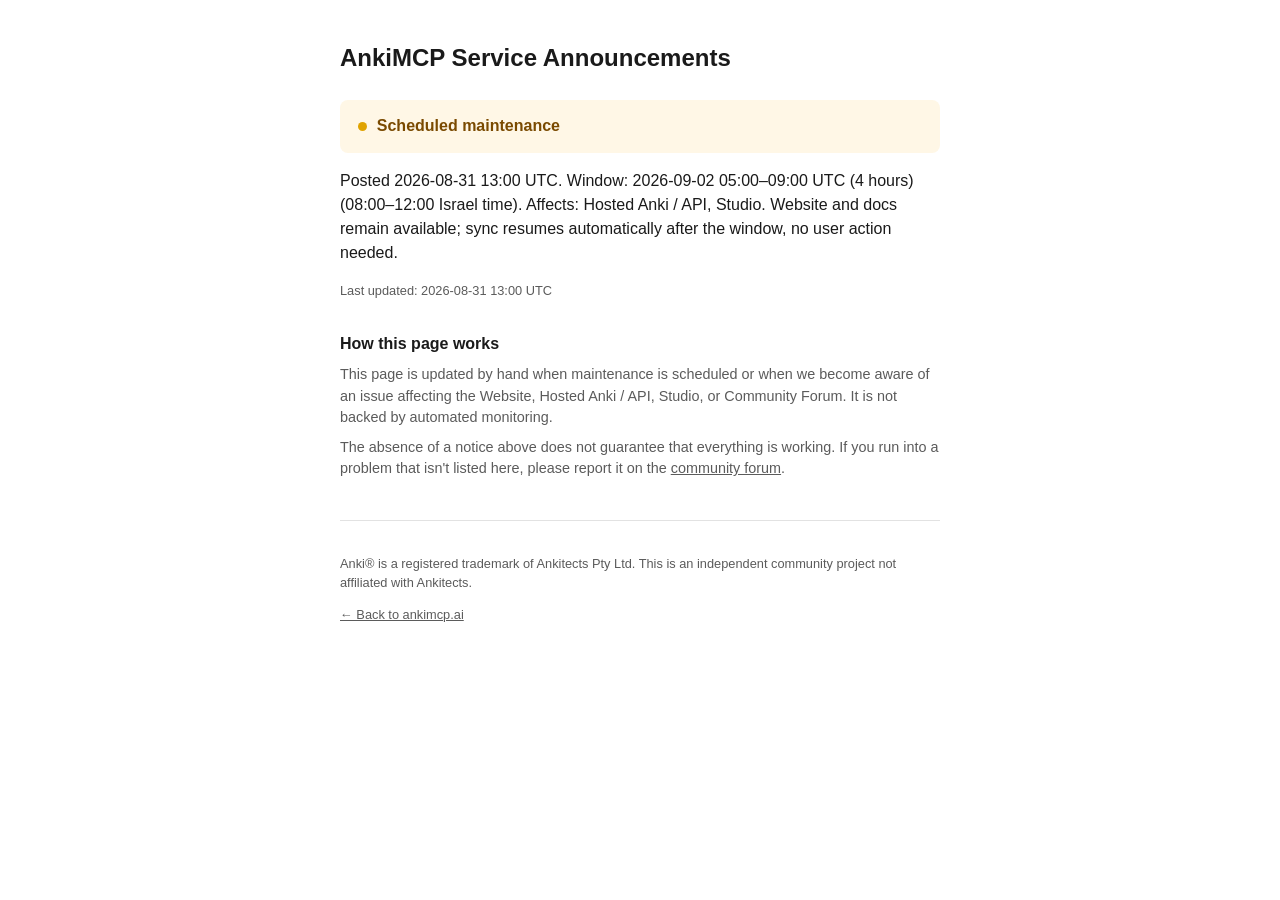
==== status/index.html @ 1ea0240c "status: announce maintenance window 2026-09-02 05:00-09:00 UTC Co-Authored-By: Claude Fable 5 <norep" ====
<!doctype html>
<html lang="en">
<head>
<meta charset="utf-8">
<meta name="viewport" content="width=device-width, initial-scale=1">
<title>AnkiMCP Service Announcements</title>
<meta name="robots" content="noindex">
<style>
  :root {
    color-scheme: light dark;
    --bg: #ffffff;
    --fg: #1a1a1a;
    --muted: #5b5b5b;
    --border: #e2e2e2;
    --ok-bg: #e6f6ec;
    --ok-fg: #14532d;
    --ok-dot: #22a55a;
    --warn-bg: #fff7e6;
    --warn-fg: #7a4a00;
    --warn-dot: #e0a300;
    --bad-bg: #fdecec;
    --bad-fg: #7a1c1c;
    --bad-dot: #d64545;
  }
  @media (prefers-color-scheme: dark) {
    :root {
      --bg: #14161a;
      --fg: #f0f0f0;
      --muted: #a0a0a0;
      --border: #2a2d33;
      --ok-bg: #103c22;
      --ok-fg: #8ce0ac;
      --warn-bg: #3d2f06;
      --warn-fg: #ffd580;
      --bad-bg: #3d1414;
      --bad-fg: #ff9a9a;
    }
  }
  * { box-sizing: border-box; }
  body {
    margin: 0;
    background: var(--bg);
    color: var(--fg);
    font-family: -apple-system, BlinkMacSystemFont, "Segoe UI", Roboto, Helvetica, Arial, sans-serif;
    line-height: 1.5;
  }
  main {
    max-width: 640px;
    margin: 0 auto;
    padding: 2.5rem 1.25rem 3rem;
  }
  h1 {
    font-size: 1.5rem;
    margin: 0 0 1.5rem;
  }
  h2 {
    font-size: 1rem;
    margin: 2rem 0 0.5rem;
  }
  .notice {
    display: flex;
    align-items: center;
    gap: 0.6rem;
    padding: 0.9rem 1.1rem;
    border-radius: 8px;
    font-weight: 600;
    background: var(--ok-bg);
    color: var(--ok-fg);
  }
  .notice .dot {
    width: 0.6rem;
    height: 0.6rem;
    border-radius: 50%;
    background: var(--ok-dot);
    flex-shrink: 0;
  }
  .last-updated {
    margin: 0.6rem 0 0;
    font-size: 0.8rem;
    color: var(--muted);
  }
  .how-it-works {
    font-size: 0.9rem;
    color: var(--muted);
  }
  .how-it-works p { margin: 0.5rem 0; }
  .how-it-works a { color: inherit; }
  footer {
    margin-top: 2.5rem;
    padding-top: 1.25rem;
    border-top: 1px solid var(--border);
    font-size: 0.8rem;
    color: var(--muted);
  }
  footer a { color: inherit; }
</style>
</head>
<body>
<main>
  <h1>AnkiMCP Service Announcements</h1>

  <!-- ===================== EDIT HERE ===================== -->
  <!--
    Swap the notice block below when there's something to announce, then
    restore the default "no maintenance announced" block once resolved.
    Only one notice block should be live (uncommented) at a time. Always
    update the "Last updated" timestamp below when you edit this block.

    Components to reference: Website, Hosted Anki / API, Studio,
    Community Forum.

    Template — scheduled maintenance:
    <div class="notice" style="background:var(--warn-bg);color:var(--warn-fg)">
      <span class="dot" style="background:var(--warn-dot)"></span>
      Scheduled maintenance
    </div>
    <p>
      Posted 2026-09-01 14:00 UTC. Window: 2026-09-03 02:00–03:00 UTC
      (~1 hour). Affects: Hosted Anki / API. The website and Studio are
      unaffected; Hosted Anki sync may be briefly unavailable — avoid
      starting large imports during the window.
    </p>

    Template — incident:
    <div class="notice" style="background:var(--bad-bg);color:var(--bad-fg)">
      <span class="dot" style="background:var(--bad-dot)"></span>
      Investigating an incident
    </div>
    <p>
      Posted 2026-09-03 02:14 UTC. Last update: 2026-09-03 02:40 UTC.
      Affects: Hosted Anki / API. Sync requests began failing
      intermittently around 02:10 UTC; we're investigating the cause.
      Next update expected by 2026-09-03 03:15 UTC.
    </p>
    <p>
      Resolved variant — append once fixed:
      Resolved 2026-09-03 03:05 UTC. Sync requests are processing
      normally again; root cause was &lt;summary&gt;.
    </p>
  -->
  <div class="notice" style="background:var(--warn-bg);color:var(--warn-fg)">
    <span class="dot" style="background:var(--warn-dot)"></span>
    Scheduled maintenance
  </div>
  <p>
    Posted 2026-08-31 13:00 UTC. Window: 2026-09-02 05:00–09:00 UTC
    (4 hours) (08:00–12:00 Israel time). Affects: Hosted Anki / API,
    Studio. Website and docs remain available; sync resumes
    automatically after the window, no user action needed.
  </p>
  <p class="last-updated">Last updated: 2026-08-31 13:00 UTC</p>
  <!-- ===================== END EDIT HERE ===================== -->

  <h2>How this page works</h2>
  <div class="how-it-works">
    <p>
      This page is updated by hand when maintenance is scheduled or when
      we become aware of an issue affecting the Website, Hosted Anki /
      API, Studio, or Community Forum. It is not backed by automated
      monitoring.
    </p>
    <p>
      The absence of a notice above does not guarantee that everything is
      working. If you run into a problem that isn't listed here, please
      report it on the <a href="https://forum.ankimcp.ai">community
      forum</a>.
    </p>
  </div>

  <footer>
    <p>Anki® is a registered trademark of Ankitects Pty Ltd. This is an independent community project not affiliated with Ankitects.</p>
    <p><a href="https://ankimcp.ai">&larr; Back to ankimcp.ai</a></p>
  </footer>
</main>
</body>
</html>
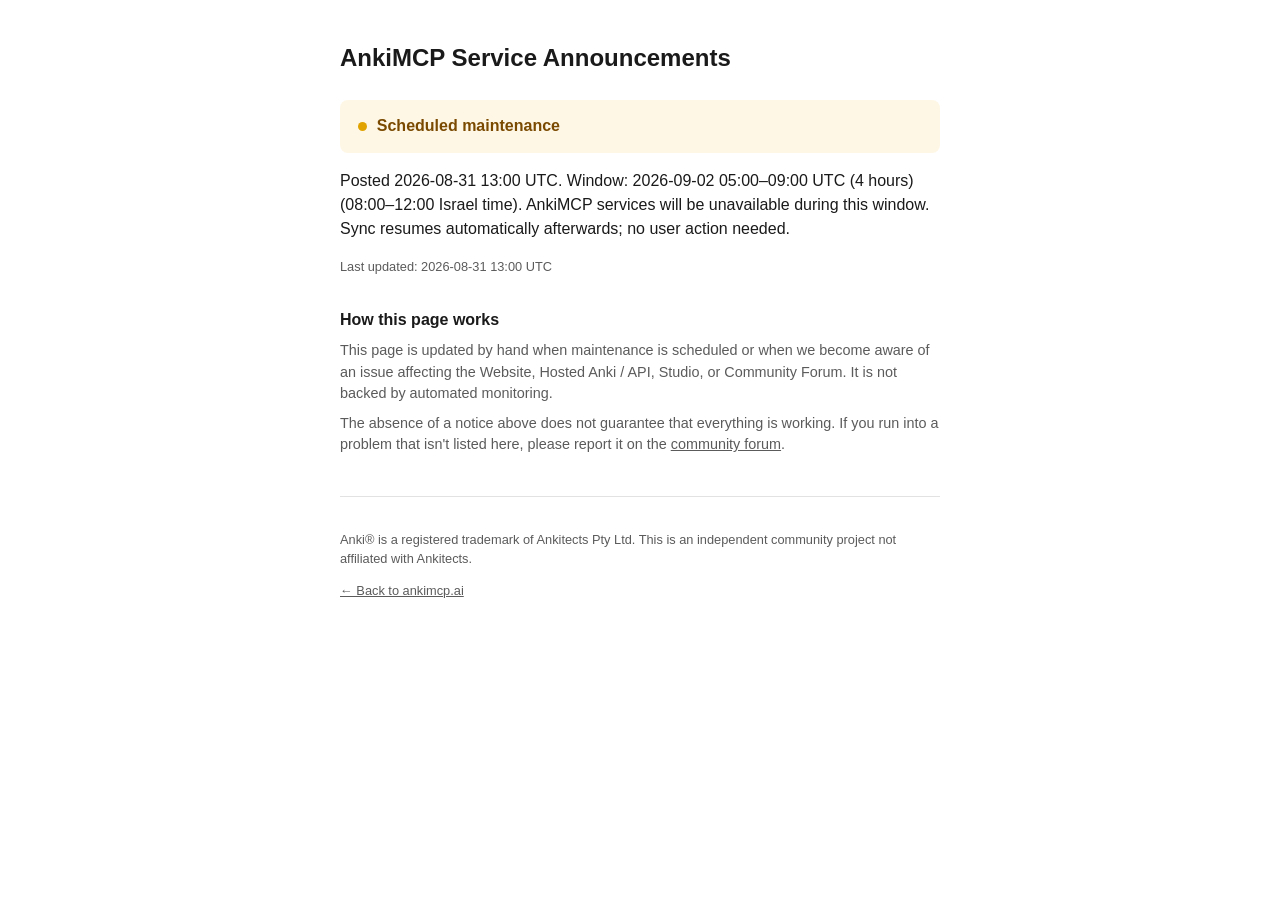
==== commit 8c9e96c1: "status: maintenance affects all services, drop component list Co-Authored-By: Claude Fable 5 <norepl" ====
--- a/status/index.html
+++ b/status/index.html
@@ -144,9 +144,9 @@
   </div>
   <p>
     Posted 2026-08-31 13:00 UTC. Window: 2026-09-02 05:00–09:00 UTC
-    (4 hours) (08:00–12:00 Israel time). Affects: Hosted Anki / API,
-    Studio. Website and docs remain available; sync resumes
-    automatically after the window, no user action needed.
+    (4 hours) (08:00–12:00 Israel time). AnkiMCP services will be
+    unavailable during this window. Sync resumes automatically
+    afterwards; no user action needed.
   </p>
   <p class="last-updated">Last updated: 2026-08-31 13:00 UTC</p>
   <!-- ===================== END EDIT HERE ===================== -->
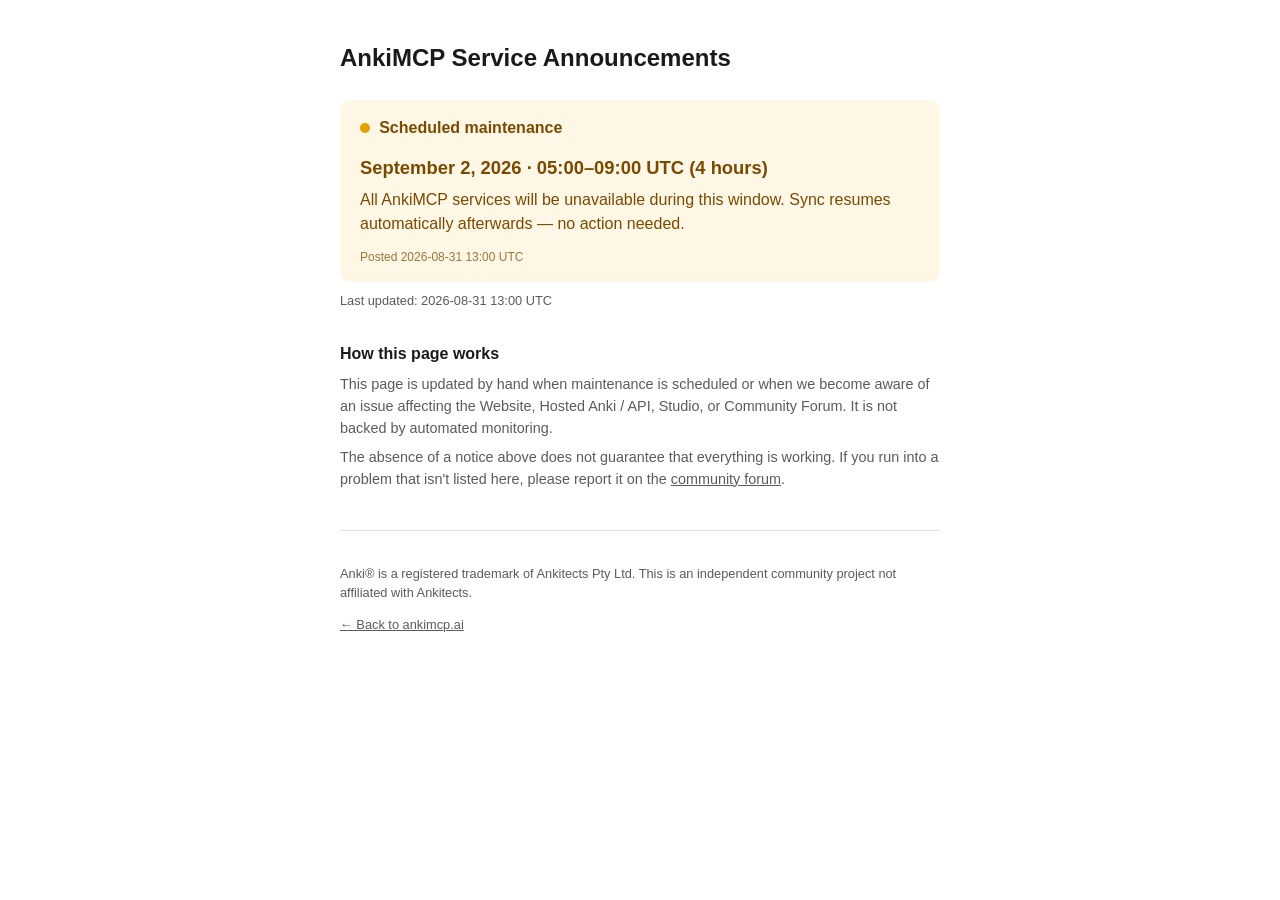
==== commit cc0db905: "status: maintenance notice — all services, UTC-only, card layout Co-Authored-By: Claude Fable 5 <nor" ====
--- a/status/index.html
+++ b/status/index.html
@@ -57,22 +57,36 @@
     font-size: 1rem;
     margin: 2rem 0 0.5rem;
   }
-  .notice {
+  .notice-card {
+    padding: 1rem 1.25rem;
+    border-radius: 10px;
+  }
+  .notice-title {
     display: flex;
     align-items: center;
     gap: 0.6rem;
-    padding: 0.9rem 1.1rem;
-    border-radius: 8px;
-    font-weight: 600;
-    background: var(--ok-bg);
-    color: var(--ok-fg);
-  }
-  .notice .dot {
+    margin: 0;
+    font-weight: 700;
+  }
+  .notice-title .dot {
     width: 0.6rem;
     height: 0.6rem;
     border-radius: 50%;
-    background: var(--ok-dot);
     flex-shrink: 0;
+  }
+  .notice-window {
+    margin: 0.85rem 0 0.4rem;
+    font-size: 1.15rem;
+    font-weight: 700;
+  }
+  .notice-body {
+    margin: 0 0 0.75rem;
+    font-weight: 400;
+  }
+  .notice-posted {
+    margin: 0;
+    font-size: 0.75rem;
+    opacity: 0.75;
   }
   .last-updated {
     margin: 0.6rem 0 0;
@@ -101,53 +115,66 @@
 
   <!-- ===================== EDIT HERE ===================== -->
   <!--
-    Swap the notice block below when there's something to announce, then
-    restore the default "no maintenance announced" block once resolved.
-    Only one notice block should be live (uncommented) at a time. Always
-    update the "Last updated" timestamp below when you edit this block.
+    Swap the notice card below when there's something to announce, then
+    restore a calm default (e.g. a short "no maintenance announced" card
+    using the ok palette) once resolved. Only one notice card should be
+    live (uncommented) at a time. Always update the "Last updated"
+    timestamp below when you edit this block.
+
+    Timestamps: UTC only, always written as "YYYY-MM-DD HH:MM UTC" —
+    no local time zones or location names anywhere on this page.
 
     Components to reference: Website, Hosted Anki / API, Studio,
     Community Forum.
 
     Template — scheduled maintenance:
-    <div class="notice" style="background:var(--warn-bg);color:var(--warn-fg)">
+    <div class="notice-card" style="background:var(--warn-bg);color:var(--warn-fg)">
+      <p class="notice-title">
+        <span class="dot" style="background:var(--warn-dot)"></span>
+        Scheduled maintenance
+      </p>
+      <p class="notice-window">September 3, 2026 · 02:00–03:00 UTC (~1 hour)</p>
+      <p class="notice-body">
+        Hosted Anki / API will be unavailable during this window. Sync
+        resumes automatically afterwards — no action needed.
+      </p>
+      <p class="notice-posted">Posted 2026-09-01 14:00 UTC</p>
+    </div>
+
+    Template — incident:
+    <div class="notice-card" style="background:var(--bad-bg);color:var(--bad-fg)">
+      <p class="notice-title">
+        <span class="dot" style="background:var(--bad-dot)"></span>
+        Investigating an incident
+      </p>
+      <p class="notice-window">Hosted Anki / API — sync failures</p>
+      <p class="notice-body">
+        Sync requests began failing intermittently around 02:10 UTC;
+        we're investigating the cause. Next update expected by
+        2026-09-03 03:15 UTC.
+      </p>
+      <p class="notice-posted">Posted 2026-09-03 02:14 UTC · Last update 2026-09-03 02:40 UTC</p>
+    </div>
+
+    Resolved variant — once fixed, replace the body and posted lines:
+      <p class="notice-body">
+        Resolved — sync requests are processing normally again; root
+        cause was &lt;summary&gt;.
+      </p>
+      <p class="notice-posted">Posted 2026-09-03 02:14 UTC · Resolved 2026-09-03 03:05 UTC</p>
+  -->
+  <div class="notice-card" style="background:var(--warn-bg);color:var(--warn-fg)">
+    <p class="notice-title">
       <span class="dot" style="background:var(--warn-dot)"></span>
       Scheduled maintenance
-    </div>
-    <p>
-      Posted 2026-09-01 14:00 UTC. Window: 2026-09-03 02:00–03:00 UTC
-      (~1 hour). Affects: Hosted Anki / API. The website and Studio are
-      unaffected; Hosted Anki sync may be briefly unavailable — avoid
-      starting large imports during the window.
-    </p>
-
-    Template — incident:
-    <div class="notice" style="background:var(--bad-bg);color:var(--bad-fg)">
-      <span class="dot" style="background:var(--bad-dot)"></span>
-      Investigating an incident
-    </div>
-    <p>
-      Posted 2026-09-03 02:14 UTC. Last update: 2026-09-03 02:40 UTC.
-      Affects: Hosted Anki / API. Sync requests began failing
-      intermittently around 02:10 UTC; we're investigating the cause.
-      Next update expected by 2026-09-03 03:15 UTC.
-    </p>
-    <p>
-      Resolved variant — append once fixed:
-      Resolved 2026-09-03 03:05 UTC. Sync requests are processing
-      normally again; root cause was &lt;summary&gt;.
-    </p>
-  -->
-  <div class="notice" style="background:var(--warn-bg);color:var(--warn-fg)">
-    <span class="dot" style="background:var(--warn-dot)"></span>
-    Scheduled maintenance
+    </p>
+    <p class="notice-window">September 2, 2026 · 05:00–09:00 UTC (4 hours)</p>
+    <p class="notice-body">
+      All AnkiMCP services will be unavailable during this window. Sync
+      resumes automatically afterwards — no action needed.
+    </p>
+    <p class="notice-posted">Posted 2026-08-31 13:00 UTC</p>
   </div>
-  <p>
-    Posted 2026-08-31 13:00 UTC. Window: 2026-09-02 05:00–09:00 UTC
-    (4 hours) (08:00–12:00 Israel time). AnkiMCP services will be
-    unavailable during this window. Sync resumes automatically
-    afterwards; no user action needed.
-  </p>
   <p class="last-updated">Last updated: 2026-08-31 13:00 UTC</p>
   <!-- ===================== END EDIT HERE ===================== -->
 
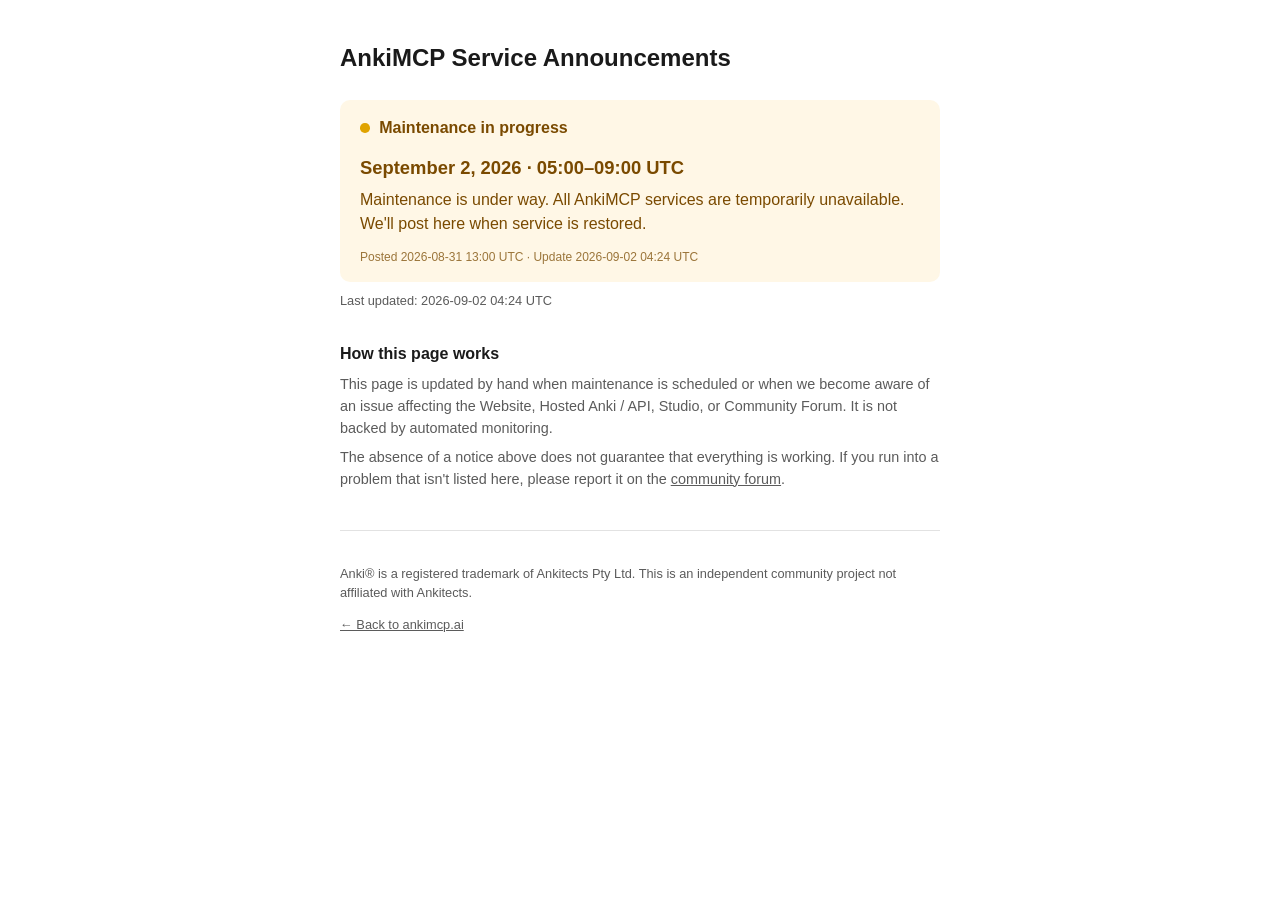
==== commit 0997926a: "status: maintenance in progress — banner + status page Co-Authored-By: Claude Fable 5 <noreply@anthr" ====
--- a/status/index.html
+++ b/status/index.html
@@ -166,16 +166,16 @@
   <div class="notice-card" style="background:var(--warn-bg);color:var(--warn-fg)">
     <p class="notice-title">
       <span class="dot" style="background:var(--warn-dot)"></span>
-      Scheduled maintenance
-    </p>
-    <p class="notice-window">September 2, 2026 · 05:00–09:00 UTC (4 hours)</p>
+      Maintenance in progress
+    </p>
+    <p class="notice-window">September 2, 2026 · 05:00–09:00 UTC</p>
     <p class="notice-body">
-      All AnkiMCP services will be unavailable during this window. Sync
-      resumes automatically afterwards — no action needed.
-    </p>
-    <p class="notice-posted">Posted 2026-08-31 13:00 UTC</p>
+      Maintenance is under way. All AnkiMCP services are temporarily
+      unavailable. We'll post here when service is restored.
+    </p>
+    <p class="notice-posted">Posted 2026-08-31 13:00 UTC · Update 2026-09-02 04:24 UTC</p>
   </div>
-  <p class="last-updated">Last updated: 2026-08-31 13:00 UTC</p>
+  <p class="last-updated">Last updated: 2026-09-02 04:24 UTC</p>
   <!-- ===================== END EDIT HERE ===================== -->
 
   <h2>How this page works</h2>
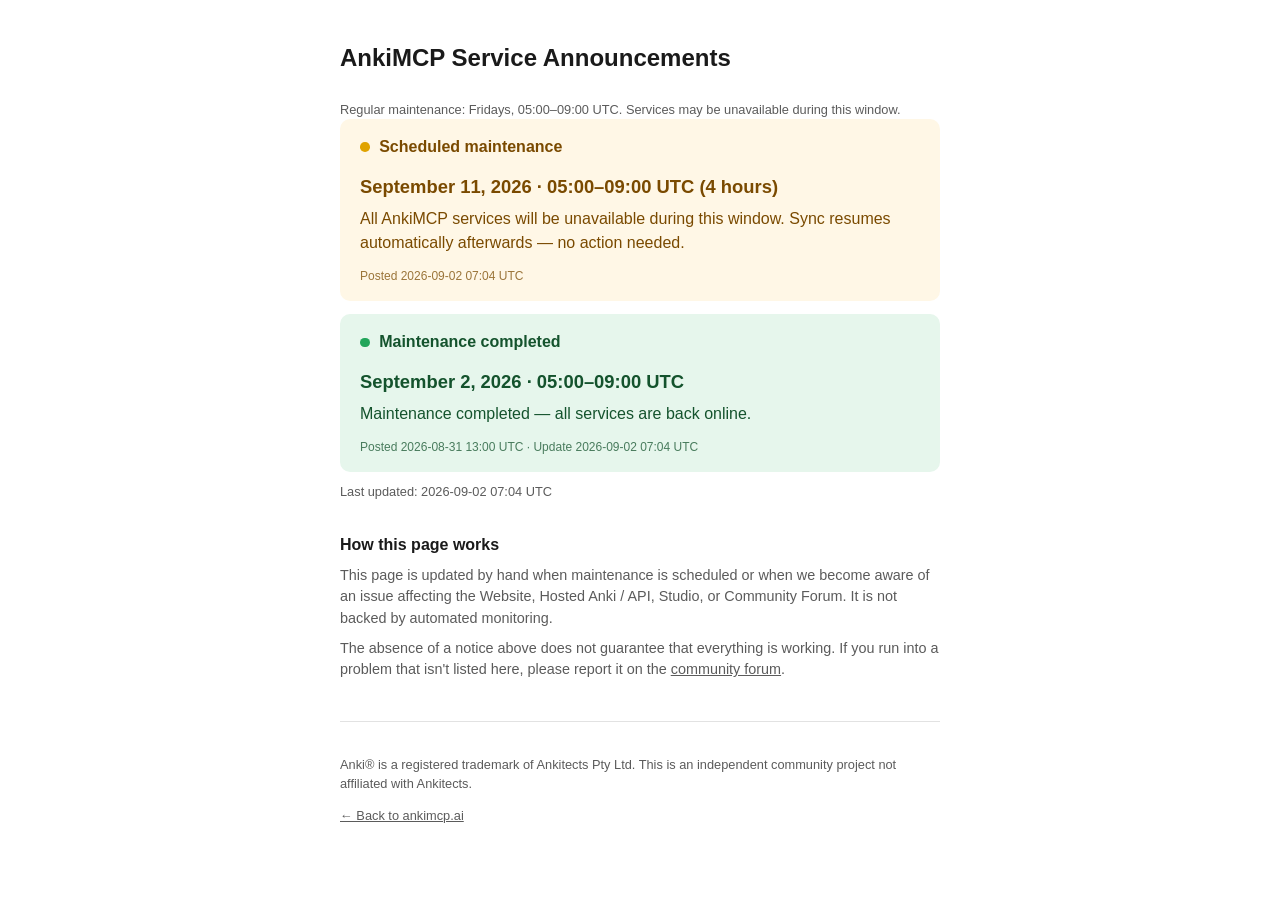
==== commit bc23109b: "status: maintenance completed — notice list, Friday schedule, Sep 11 window Co-Authored-By: Claude F" ====
--- a/status/index.html
+++ b/status/index.html
@@ -61,6 +61,9 @@
     padding: 1rem 1.25rem;
     border-radius: 10px;
   }
+  .notice-card + .notice-card {
+    margin-top: 0.85rem;
+  }
   .notice-title {
     display: flex;
     align-items: center;
@@ -112,14 +115,15 @@
 <body>
 <main>
   <h1>AnkiMCP Service Announcements</h1>
+  <p class="last-updated">Regular maintenance: Fridays, 05:00–09:00 UTC. Services may be unavailable during this window.</p>
 
   <!-- ===================== EDIT HERE ===================== -->
   <!--
-    Swap the notice card below when there's something to announce, then
-    restore a calm default (e.g. a short "no maintenance announced" card
-    using the ok palette) once resolved. Only one notice card should be
-    live (uncommented) at a time. Always update the "Last updated"
-    timestamp below when you edit this block.
+    This block holds a LIST of notice cards, newest on top. When there's
+    something new to announce, add a new card at the top rather than
+    replacing what's there; older notices (including resolved/completed
+    ones) stay below as history — don't delete them. Always update the
+    "Last updated" timestamp below when you edit this block.
 
     Timestamps: UTC only, always written as "YYYY-MM-DD HH:MM UTC" —
     no local time zones or location names anywhere on this page.
@@ -166,16 +170,27 @@
   <div class="notice-card" style="background:var(--warn-bg);color:var(--warn-fg)">
     <p class="notice-title">
       <span class="dot" style="background:var(--warn-dot)"></span>
-      Maintenance in progress
+      Scheduled maintenance
+    </p>
+    <p class="notice-window">September 11, 2026 · 05:00–09:00 UTC (4 hours)</p>
+    <p class="notice-body">
+      All AnkiMCP services will be unavailable during this window. Sync
+      resumes automatically afterwards — no action needed.
+    </p>
+    <p class="notice-posted">Posted 2026-09-02 07:04 UTC</p>
+  </div>
+  <div class="notice-card" style="background:var(--ok-bg);color:var(--ok-fg)">
+    <p class="notice-title">
+      <span class="dot" style="background:var(--ok-dot)"></span>
+      Maintenance completed
     </p>
     <p class="notice-window">September 2, 2026 · 05:00–09:00 UTC</p>
     <p class="notice-body">
-      Maintenance is under way. All AnkiMCP services are temporarily
-      unavailable. We'll post here when service is restored.
-    </p>
-    <p class="notice-posted">Posted 2026-08-31 13:00 UTC · Update 2026-09-02 04:24 UTC</p>
+      Maintenance completed — all services are back online.
+    </p>
+    <p class="notice-posted">Posted 2026-08-31 13:00 UTC · Update 2026-09-02 07:04 UTC</p>
   </div>
-  <p class="last-updated">Last updated: 2026-09-02 04:24 UTC</p>
+  <p class="last-updated">Last updated: 2026-09-02 07:04 UTC</p>
   <!-- ===================== END EDIT HERE ===================== -->
 
   <h2>How this page works</h2>
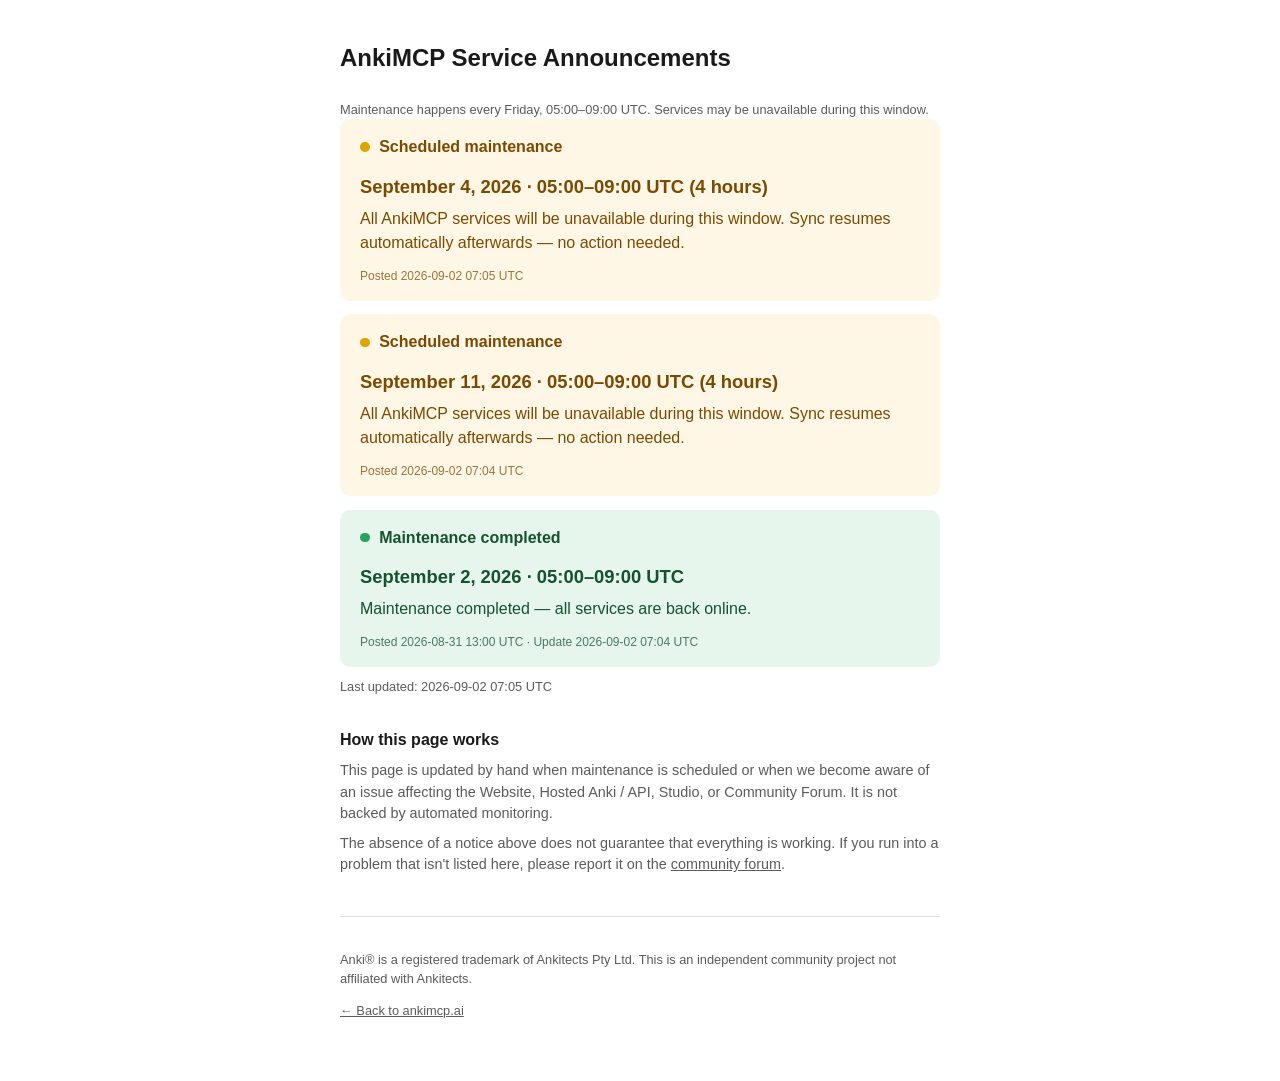
==== commit 7f44680a: "status: add Sep 4 window, clarify weekly Friday maintenance Co-Authored-By: Claude Fable 5 <noreply@" ====
--- a/status/index.html
+++ b/status/index.html
@@ -115,7 +115,7 @@
 <body>
 <main>
   <h1>AnkiMCP Service Announcements</h1>
-  <p class="last-updated">Regular maintenance: Fridays, 05:00–09:00 UTC. Services may be unavailable during this window.</p>
+  <p class="last-updated">Maintenance happens every Friday, 05:00–09:00 UTC. Services may be unavailable during this window.</p>
 
   <!-- ===================== EDIT HERE ===================== -->
   <!--
@@ -172,6 +172,18 @@
       <span class="dot" style="background:var(--warn-dot)"></span>
       Scheduled maintenance
     </p>
+    <p class="notice-window">September 4, 2026 · 05:00–09:00 UTC (4 hours)</p>
+    <p class="notice-body">
+      All AnkiMCP services will be unavailable during this window. Sync
+      resumes automatically afterwards — no action needed.
+    </p>
+    <p class="notice-posted">Posted 2026-09-02 07:05 UTC</p>
+  </div>
+  <div class="notice-card" style="background:var(--warn-bg);color:var(--warn-fg)">
+    <p class="notice-title">
+      <span class="dot" style="background:var(--warn-dot)"></span>
+      Scheduled maintenance
+    </p>
     <p class="notice-window">September 11, 2026 · 05:00–09:00 UTC (4 hours)</p>
     <p class="notice-body">
       All AnkiMCP services will be unavailable during this window. Sync
@@ -190,7 +202,7 @@
     </p>
     <p class="notice-posted">Posted 2026-08-31 13:00 UTC · Update 2026-09-02 07:04 UTC</p>
   </div>
-  <p class="last-updated">Last updated: 2026-09-02 07:04 UTC</p>
+  <p class="last-updated">Last updated: 2026-09-02 07:05 UTC</p>
   <!-- ===================== END EDIT HERE ===================== -->
 
   <h2>How this page works</h2>
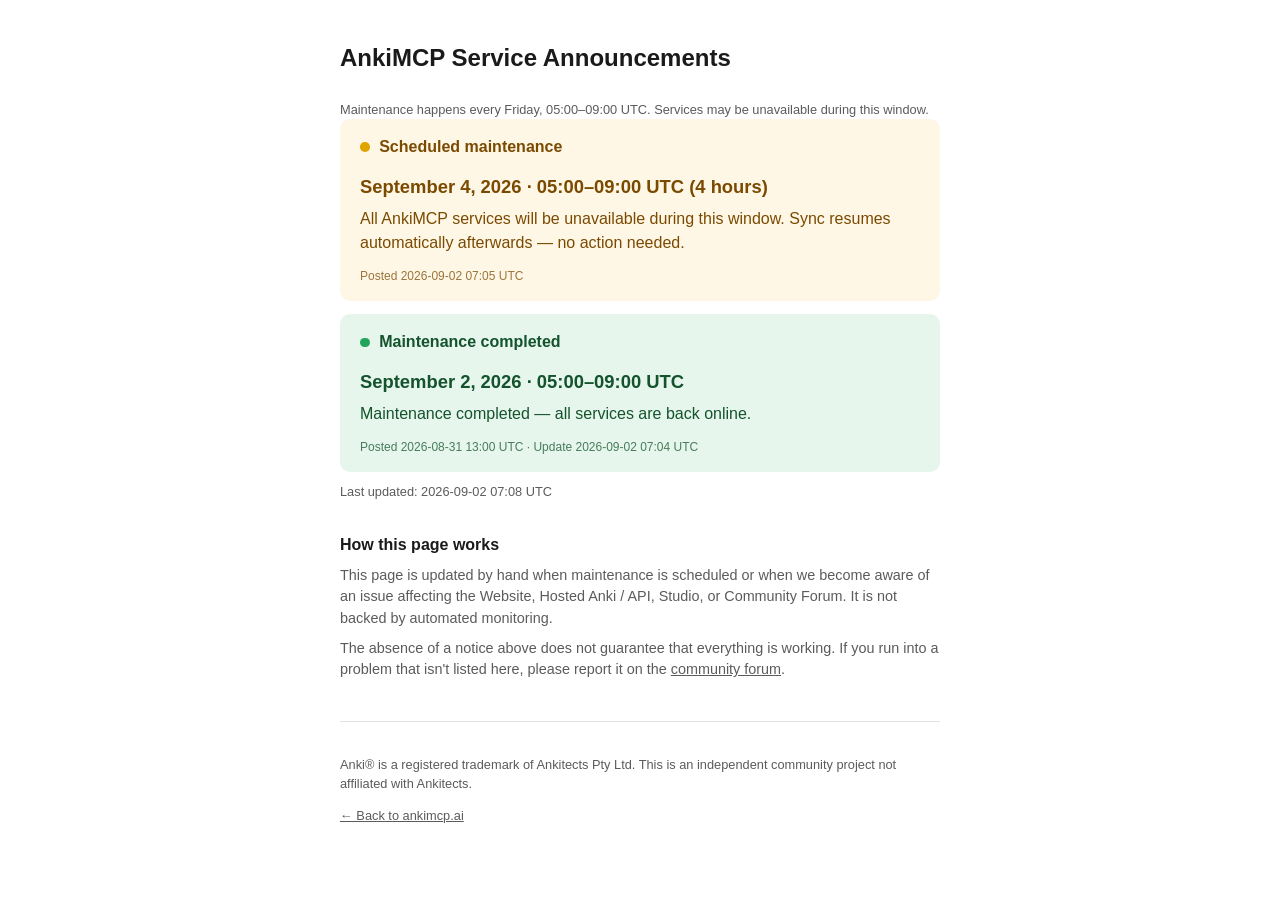
==== commit 388fe259: "status: drop redundant Sep 11 notice, weekly line covers it Co-Authored-By: Claude Fable 5 <noreply@" ====
--- a/status/index.html
+++ b/status/index.html
@@ -179,18 +179,6 @@
     </p>
     <p class="notice-posted">Posted 2026-09-02 07:05 UTC</p>
   </div>
-  <div class="notice-card" style="background:var(--warn-bg);color:var(--warn-fg)">
-    <p class="notice-title">
-      <span class="dot" style="background:var(--warn-dot)"></span>
-      Scheduled maintenance
-    </p>
-    <p class="notice-window">September 11, 2026 · 05:00–09:00 UTC (4 hours)</p>
-    <p class="notice-body">
-      All AnkiMCP services will be unavailable during this window. Sync
-      resumes automatically afterwards — no action needed.
-    </p>
-    <p class="notice-posted">Posted 2026-09-02 07:04 UTC</p>
-  </div>
   <div class="notice-card" style="background:var(--ok-bg);color:var(--ok-fg)">
     <p class="notice-title">
       <span class="dot" style="background:var(--ok-dot)"></span>
@@ -202,7 +190,7 @@
     </p>
     <p class="notice-posted">Posted 2026-08-31 13:00 UTC · Update 2026-09-02 07:04 UTC</p>
   </div>
-  <p class="last-updated">Last updated: 2026-09-02 07:05 UTC</p>
+  <p class="last-updated">Last updated: 2026-09-02 07:08 UTC</p>
   <!-- ===================== END EDIT HERE ===================== -->
 
   <h2>How this page works</h2>
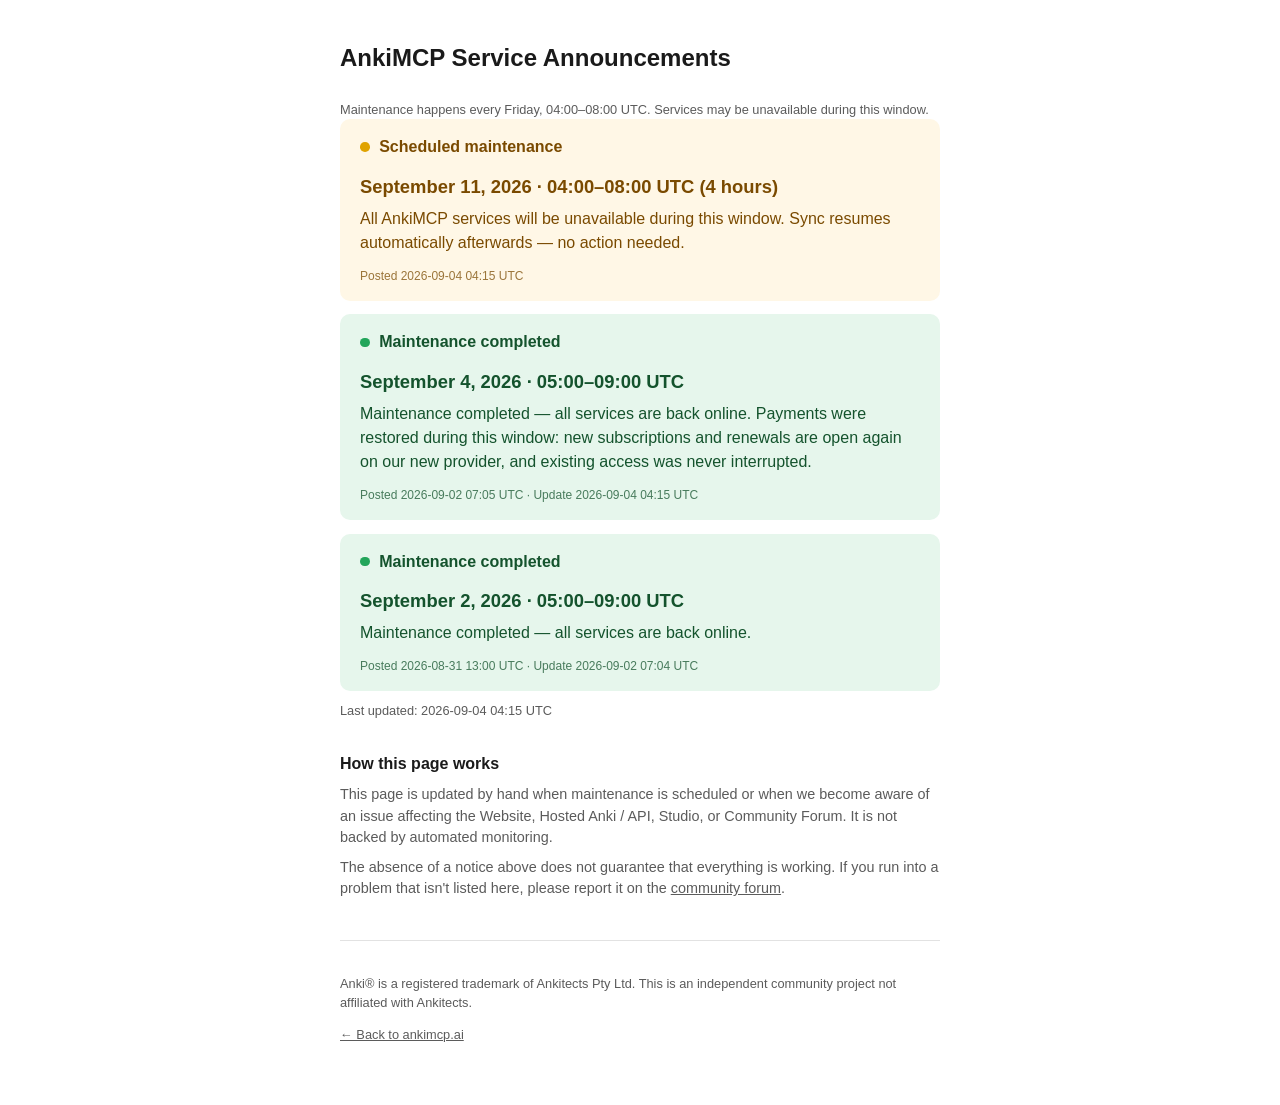
==== commit 726b1c8a: "blog: payments are back on Polar — banner, post update, status page Green resolved variant for the b" ====
--- a/status/index.html
+++ b/status/index.html
@@ -115,7 +115,7 @@
 <body>
 <main>
   <h1>AnkiMCP Service Announcements</h1>
-  <p class="last-updated">Maintenance happens every Friday, 05:00–09:00 UTC. Services may be unavailable during this window.</p>
+  <p class="last-updated">Maintenance happens every Friday, 04:00–08:00 UTC. Services may be unavailable during this window.</p>
 
   <!-- ===================== EDIT HERE ===================== -->
   <!--
@@ -172,25 +172,38 @@
       <span class="dot" style="background:var(--warn-dot)"></span>
       Scheduled maintenance
     </p>
-    <p class="notice-window">September 4, 2026 · 05:00–09:00 UTC (4 hours)</p>
+    <p class="notice-window">September 11, 2026 · 04:00–08:00 UTC (4 hours)</p>
     <p class="notice-body">
       All AnkiMCP services will be unavailable during this window. Sync
       resumes automatically afterwards — no action needed.
     </p>
-    <p class="notice-posted">Posted 2026-09-02 07:05 UTC</p>
+    <p class="notice-posted">Posted 2026-09-04 04:15 UTC</p>
   </div>
   <div class="notice-card" style="background:var(--ok-bg);color:var(--ok-fg)">
     <p class="notice-title">
       <span class="dot" style="background:var(--ok-dot)"></span>
       Maintenance completed
     </p>
+    <p class="notice-window">September 4, 2026 · 05:00–09:00 UTC</p>
+    <p class="notice-body">
+      Maintenance completed — all services are back online. Payments were
+      restored during this window: new subscriptions and renewals are open
+      again on our new provider, and existing access was never interrupted.
+    </p>
+    <p class="notice-posted">Posted 2026-09-02 07:05 UTC · Update 2026-09-04 04:15 UTC</p>
+  </div>
+  <div class="notice-card" style="background:var(--ok-bg);color:var(--ok-fg)">
+    <p class="notice-title">
+      <span class="dot" style="background:var(--ok-dot)"></span>
+      Maintenance completed
+    </p>
     <p class="notice-window">September 2, 2026 · 05:00–09:00 UTC</p>
     <p class="notice-body">
       Maintenance completed — all services are back online.
     </p>
     <p class="notice-posted">Posted 2026-08-31 13:00 UTC · Update 2026-09-02 07:04 UTC</p>
   </div>
-  <p class="last-updated">Last updated: 2026-09-02 07:08 UTC</p>
+  <p class="last-updated">Last updated: 2026-09-04 04:15 UTC</p>
   <!-- ===================== END EDIT HERE ===================== -->
 
   <h2>How this page works</h2>
